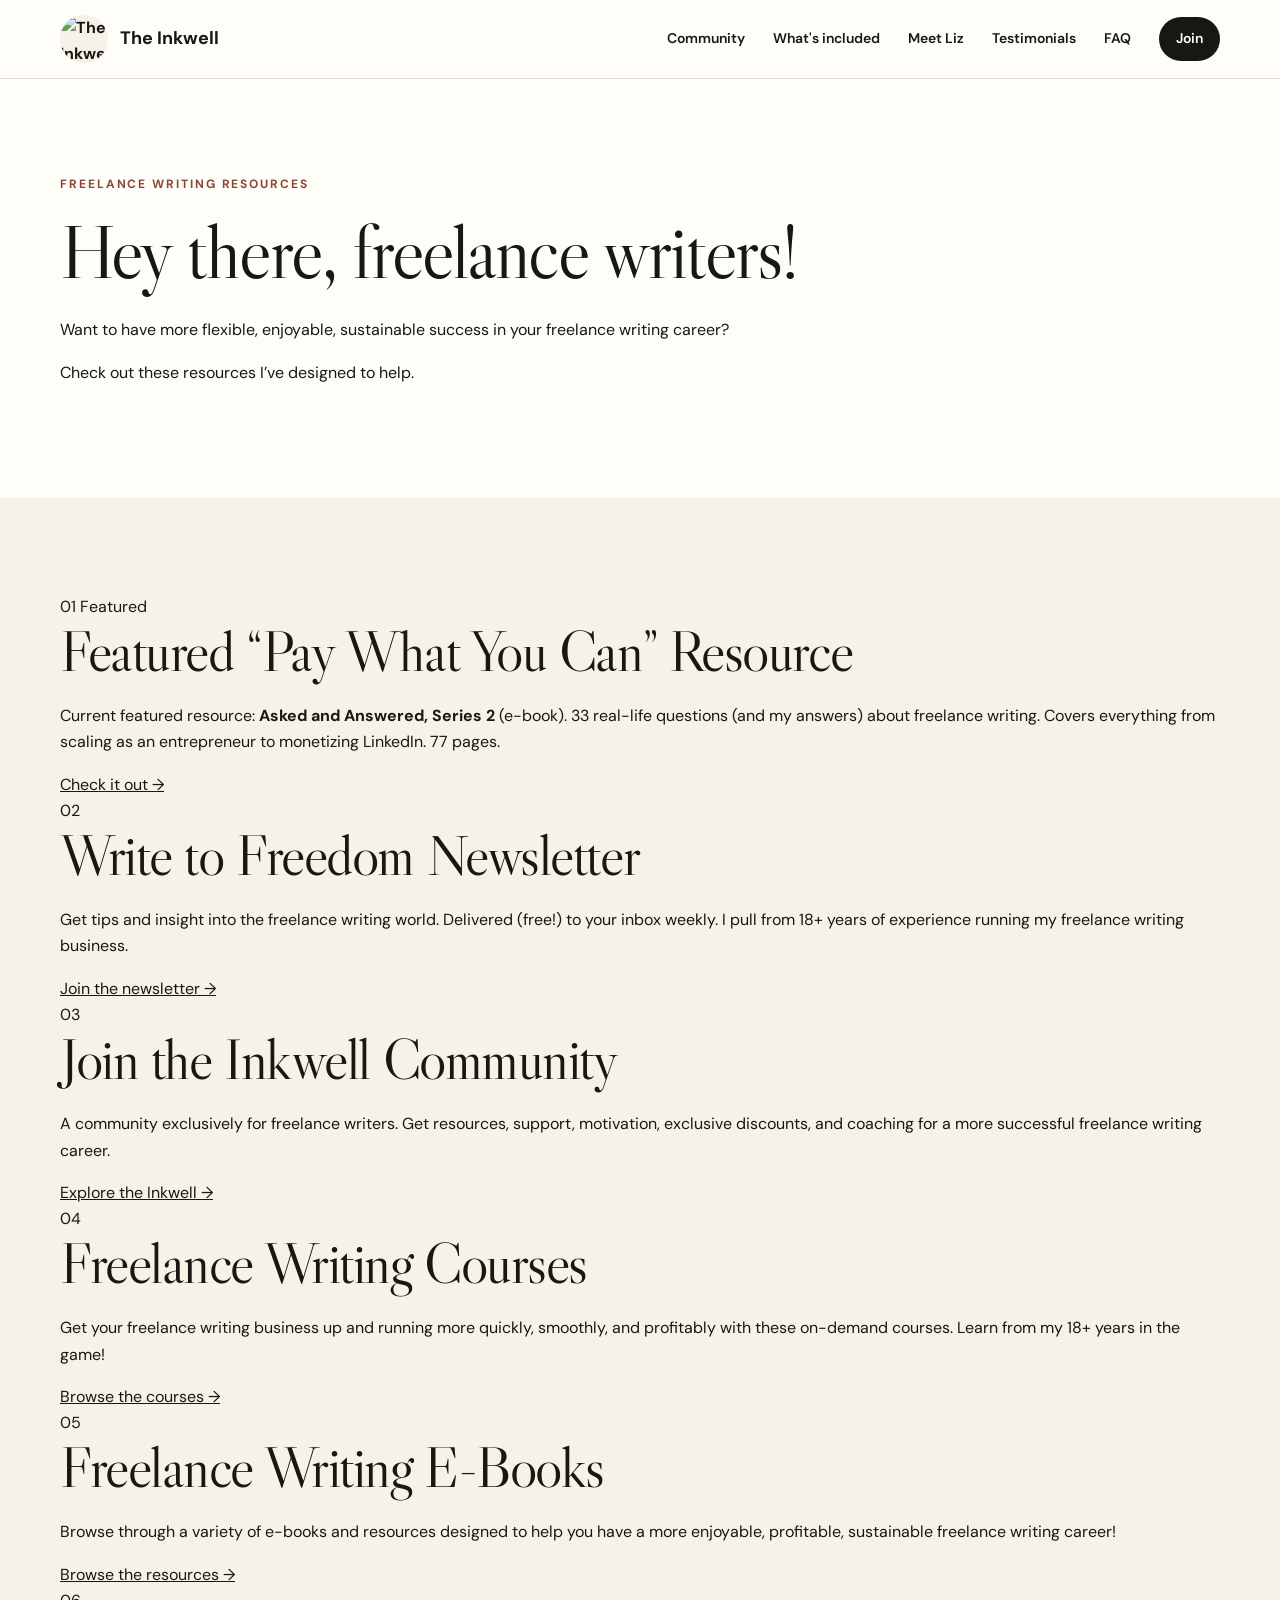
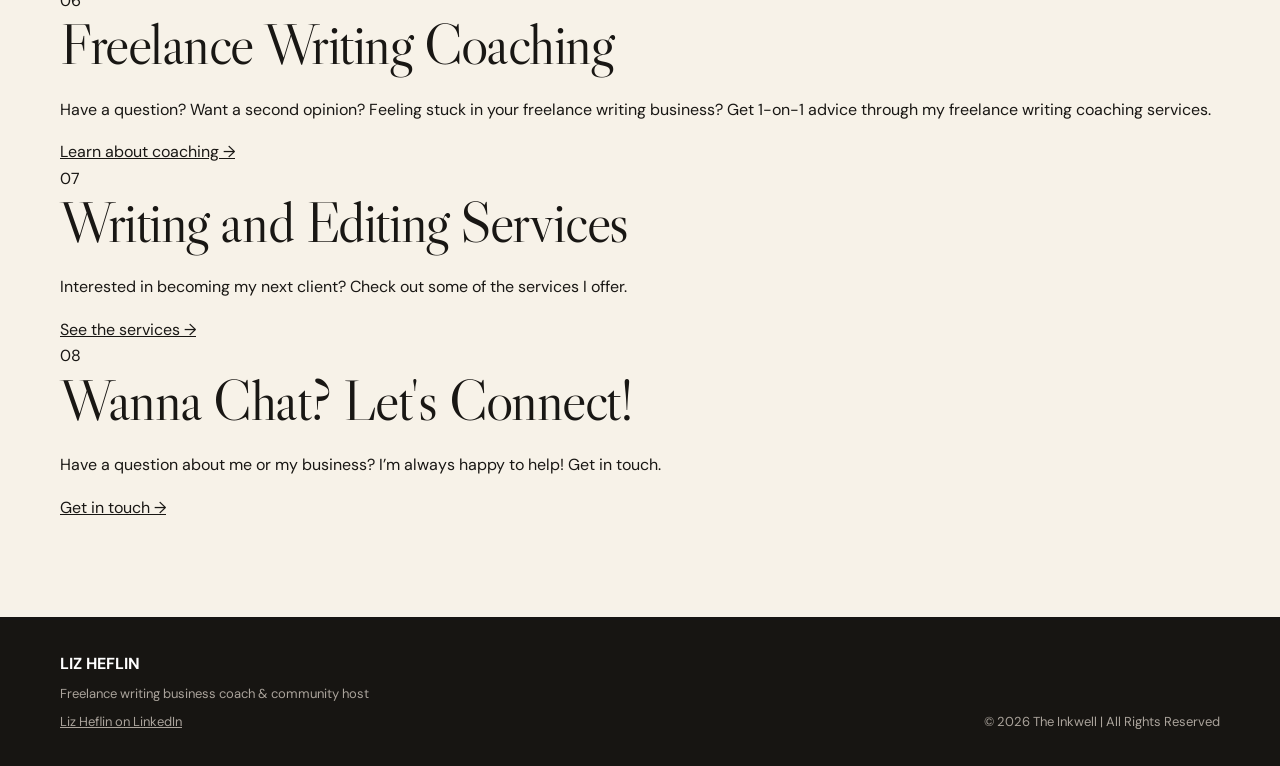
==== freelance-writing-resources/index.html @ beb611cb "Restore freelance writing resources page" ====
<!doctype html>
<html lang="en">
<head>
  <meta charset="utf-8" />
  <meta name="viewport" content="width=device-width, initial-scale=1" />
  <meta name="description" content="Freelance writing resources from Liz Heflin: community, newsletter, courses, e-books, coaching, and writing and editing services." />
  <title>Freelance Writing Resources | Liz Heflin</title>

  <link rel="canonical" href="https://lizheflin.com/freelance-writing-resources" />
  <meta property="og:type" content="website" />
  <meta property="og:url" content="https://lizheflin.com/freelance-writing-resources" />
  <meta property="og:title" content="Freelance Writing Resources | Liz Heflin" />
  <meta property="og:description" content="Want to have more flexible, enjoyable, sustainable success in your freelance writing career? Check out these resources Liz designed to help." />
  <meta property="og:image" content="https://images.squarespace-cdn.com/content/v1/659f942584904f557d445c50/a3060765-4c45-4f61-bc4f-a6a0dab03cdf/Inkwell%2BLogo.jpg" />
  <meta property="og:image:alt" content="The Inkwell logo" />
  <meta name="twitter:card" content="summary_large_image" />
  <meta name="twitter:title" content="Freelance Writing Resources | Liz Heflin" />
  <meta name="twitter:description" content="Want to have more flexible, enjoyable, sustainable success in your freelance writing career? Check out these resources Liz designed to help." />
  <meta name="twitter:image" content="https://images.squarespace-cdn.com/content/v1/659f942584904f557d445c50/a3060765-4c45-4f61-bc4f-a6a0dab03cdf/Inkwell%2BLogo.jpg" />

  <link rel="icon" type="image/jpeg" href="https://images.squarespace-cdn.com/content/v1/659f942584904f557d445c50/a3060765-4c45-4f61-bc4f-a6a0dab03cdf/Inkwell%2BLogo.jpg" />
  <link rel="apple-touch-icon" href="https://images.squarespace-cdn.com/content/v1/659f942584904f557d445c50/a3060765-4c45-4f61-bc4f-a6a0dab03cdf/Inkwell%2BLogo.jpg" />
  <link rel="preconnect" href="https://fonts.googleapis.com">
  <link rel="preconnect" href="https://fonts.gstatic.com" crossorigin>
  <link href="https://fonts.googleapis.com/css2?family=DM+Sans:wght@400;500;600;700&family=Libre+Caslon+Display&display=swap" rel="stylesheet">
  <link rel="stylesheet" href="/styles.css" />
</head>
<body>
  <header class="site-header">
    <div class="container nav-wrap">
      <a class="brand" href="/" aria-label="The Inkwell home">
        <img class="brand-logo" src="https://images.squarespace-cdn.com/content/v1/659f942584904f557d445c50/a3060765-4c45-4f61-bc4f-a6a0dab03cdf/Inkwell%2BLogo.jpg" alt="The Inkwell Community logo" width="48" height="48" />
        <span class="brand-text">The Inkwell</span>
      </a>
      <button class="menu-toggle" aria-label="Open navigation" aria-expanded="false">Menu</button>
      <nav class="nav-links" aria-label="Primary navigation">
        <a href="/#why">Community</a>
        <a href="/#inside">What's included</a>
        <a href="/#about">Meet Liz</a>
        <a href="/testimonials/">Testimonials</a>
        <a href="/#faq">FAQ</a>
        <a class="button button-small" href="/#join">Join</a>
      </nav>
    </div>
  </header>

  <main id="top">
    <section class="section resource-page-hero">
      <div class="container resource-hero-inner">
        <p class="eyebrow">Freelance Writing Resources</p>
        <h1>Hey there, freelance writers!</h1>
        <p class="resource-hero-question">Want to have more flexible, enjoyable, sustainable success in your freelance writing career?</p>
        <p class="resource-hero-answer">Check out these resources I’ve designed to help.</p>
      </div>
    </section>

    <section class="section section-soft resource-list-section">
      <div class="container">
        <div class="resource-grid">

          <article class="resource-card resource-card-featured">
            <div class="resource-card-topline">
              <span class="resource-number">01</span>
              <span class="resource-tag">Featured</span>
            </div>
            <h2>Featured “Pay What You Can” Resource</h2>
            <p>Current featured resource: <strong>Asked and Answered, Series 2</strong> (e-book). 33 real-life questions (and my answers) about freelance writing. Covers everything from scaling as an entrepreneur to monetizing LinkedIn. 77 pages.</p>
            <a class="resource-link" href="https://tiptopjar.com/lizheflin" target="_blank" rel="noopener">Check it out <span aria-hidden="true">→</span></a>
          </article>

          <article class="resource-card">
            <div class="resource-card-topline"><span class="resource-number">02</span></div>
            <h2>Write to Freedom Newsletter</h2>
            <p>Get tips and insight into the freelance writing world. Delivered (free!) to your inbox weekly. I pull from 18+ years of experience running my freelance writing business.</p>
            <a class="resource-link" href="https://app.gomodern.co/v2/preview/vAm9eaiuPdQBfAjfbwk6" target="_blank" rel="noopener">Join the newsletter <span aria-hidden="true">→</span></a>
          </article>

          <article class="resource-card">
            <div class="resource-card-topline"><span class="resource-number">03</span></div>
            <h2>Join the Inkwell Community</h2>
            <p>A community exclusively for freelance writers. Get resources, support, motivation, exclusive discounts, and coaching for a more successful freelance writing career.</p>
            <a class="resource-link" href="/#join">Explore the Inkwell <span aria-hidden="true">→</span></a>
          </article>

          <article class="resource-card">
            <div class="resource-card-topline"><span class="resource-number">04</span></div>
            <h2>Freelance Writing Courses</h2>
            <p>Get your freelance writing business up and running more quickly, smoothly, and profitably with these on-demand courses. Learn from my 18+ years in the game!</p>
            <a class="resource-link" href="https://www.macewriting.com/freelance-writing-courses" target="_blank" rel="noopener">Browse the courses <span aria-hidden="true">→</span></a>
          </article>

          <article class="resource-card">
            <div class="resource-card-topline"><span class="resource-number">05</span></div>
            <h2>Freelance Writing E-Books</h2>
            <p>Browse through a variety of e-books and resources designed to help you have a more enjoyable, profitable, sustainable freelance writing career!</p>
            <a class="resource-link" href="https://www.macewriting.com/freelance-writing-resources" target="_blank" rel="noopener">Browse the resources <span aria-hidden="true">→</span></a>
          </article>

          <article class="resource-card">
            <div class="resource-card-topline"><span class="resource-number">06</span></div>
            <h2>Freelance Writing Coaching</h2>
            <p>Have a question? Want a second opinion? Feeling stuck in your freelance writing business? Get 1-on-1 advice through my freelance writing coaching services.</p>
            <a class="resource-link" href="https://www.macewriting.com/freelance-writing-coach" target="_blank" rel="noopener">Learn about coaching <span aria-hidden="true">→</span></a>
          </article>

          <article class="resource-card">
            <div class="resource-card-topline"><span class="resource-number">07</span></div>
            <h2>Writing and Editing Services</h2>
            <p>Interested in becoming my next client? Check out some of the services I offer.</p>
            <a class="resource-link" href="https://www.macewriting.com/services" target="_blank" rel="noopener">See the services <span aria-hidden="true">→</span></a>
          </article>

          <article class="resource-card">
            <div class="resource-card-topline"><span class="resource-number">08</span></div>
            <h2>Wanna Chat? Let's Connect!</h2>
            <p>Have a question about me or my business? I’m always happy to help! Get in touch.</p>
            <a class="resource-link" href="https://www.macewriting.com/contact" target="_blank" rel="noopener">Get in touch <span aria-hidden="true">→</span></a>
          </article>

        </div>
      </div>
    </section>
  </main>

  <footer class="site-footer">
    <div class="container footer-wrap">
      <div>
        <strong>LIZ HEFLIN</strong>
        <p>Freelance writing business coach &amp; community host</p>
        <p><a href="https://www.linkedin.com/in/liz-heflin/" target="_blank" rel="noopener">Liz Heflin on LinkedIn</a></p>
      </div>
      <p>© <span id="year"></span> The Inkwell | All Rights Reserved</p>
    </div>
  </footer>

  <script src="/script.js"></script>
</body>
</html>
---- styles.css ----
:root{
  --ink:#191714; --paper:#f7f2e8; --paper-deep:#eee5d5; --white:#fffdf8;
  --accent:#8b4638; --muted:#6d675f; --line:#d9cfbf; --dark:#23201c;
  --shadow:0 18px 60px rgba(43,33,25,.10); --radius:22px; --sans:"DM Sans",sans-serif;
  --serif:"Libre Caslon Display",Georgia,serif;
}
*{box-sizing:border-box}html{scroll-behavior:smooth}body{margin:0;font-family:var(--sans);color:var(--ink);background:var(--white);line-height:1.65}
a{color:inherit}.container{width:min(1160px,calc(100% - 40px));margin:0 auto}.section{padding:96px 0}.section-soft{background:var(--paper)}
.site-header{position:sticky;top:0;z-index:20;background:rgba(255,253,248,.93);backdrop-filter:blur(14px);border-bottom:1px solid rgba(217,207,191,.7)}
.nav-wrap{min-height:78px;display:flex;align-items:center;justify-content:space-between}.brand{display:flex;align-items:center;gap:12px;text-decoration:none;font-weight:700}
.brand-mark{width:34px;height:34px;border:1px solid var(--ink);display:grid;place-items:center;border-radius:50%;font-family:var(--serif);font-size:20px}.brand-text{font-size:18px}
.nav-links{display:flex;align-items:center;gap:28px}.nav-links a{text-decoration:none;font-size:14px;font-weight:600}.menu-toggle{display:none;background:none;border:0;font:inherit;font-weight:700}
.button{display:inline-flex;align-items:center;justify-content:center;background:var(--ink);color:white;text-decoration:none;border-radius:999px;padding:15px 24px;font-weight:700;transition:.2s ease}
.button:hover{transform:translateY(-1px);opacity:.9}.button-small{padding:10px 17px}.button-full{width:100%}
.hero{padding-top:80px;overflow:hidden}.hero-grid{display:grid;grid-template-columns:1.05fr .95fr;gap:72px;align-items:center}
.eyebrow{text-transform:uppercase;letter-spacing:.16em;font-size:12px;font-weight:700;color:var(--accent);margin:0 0 16px}
h1,h2,h3{margin-top:0}h1,h2{font-family:var(--serif);font-weight:400;line-height:1.05;letter-spacing:-.025em}h1{font-size:clamp(52px,6vw,86px);margin-bottom:26px}h2{font-size:clamp(40px,4.5vw,62px);margin-bottom:22px}h3{font-size:22px}
.hero-lede{font-size:20px;color:var(--muted);max-width:690px}.hero-actions{display:flex;align-items:center;gap:24px;margin-top:30px}.text-link{font-weight:700;text-decoration:none}.microcopy{font-size:13px;color:var(--muted);margin-top:18px}
.hero-panel{position:relative;min-height:520px;background:var(--paper);border-radius:42px;padding:42px}.paper-card{background:white;border:1px solid var(--line);box-shadow:var(--shadow)}
.paper-card-main{padding:36px;max-width:390px;transform:rotate(-2deg)}.paper-kicker{font-size:12px;text-transform:uppercase;letter-spacing:.14em;color:var(--accent);font-weight:700}
.paper-card blockquote{font-family:var(--serif);font-size:38px;line-height:1.1;margin:28px 0}.paper-note{color:var(--muted)}
.paper-card-small{position:absolute;padding:19px 22px;border-radius:14px}.paper-card-small span{display:block;font-size:11px;text-transform:uppercase;letter-spacing:.13em;color:var(--muted)}.paper-card-small strong{font-size:15px}.card-a{right:28px;top:70px;transform:rotate(5deg)}.card-b{left:50px;bottom:48px;transform:rotate(3deg)}
.hero-seal{position:absolute;right:45px;bottom:70px;width:95px;height:95px;border:1px solid var(--accent);border-radius:50%;display:grid;place-items:center;text-align:center;color:var(--accent);font-size:12px;line-height:1.1;transform:rotate(-8deg)}.hero-seal strong{font-family:var(--serif);font-size:23px}
.section-heading{margin-bottom:44px}.section-heading.narrow{max-width:760px}.section-heading.center{text-align:center;margin-left:auto;margin-right:auto}.section-heading>p{color:var(--muted);font-size:18px}
.three-up{display:grid;grid-template-columns:repeat(3,1fr);gap:22px}.feature-card{background:var(--white);padding:32px;border:1px solid var(--line);border-radius:var(--radius)}
.feature-number{display:block;color:var(--accent);font-size:12px;letter-spacing:.13em;margin-bottom:32px}.feature-card p,.inside-card li,.platform-note p,.quote-card span,.about-copy p{color:var(--muted)}
.split-heading{display:grid;grid-template-columns:1.1fr .9fr;gap:80px;align-items:end}.inside-grid{display:grid;grid-template-columns:repeat(2,1fr);gap:20px}
.inside-card{padding:32px;border:1px solid var(--line);border-radius:var(--radius);background:var(--white)}.inside-card ul,.price-card ul{padding-left:20px;margin-bottom:0}
.platform-note{margin-top:24px;background:var(--paper);border-radius:var(--radius);padding:34px;display:grid;grid-template-columns:1fr 1fr;gap:50px}.platform-note h3{font-family:var(--serif);font-size:31px;font-weight:400;margin-bottom:0}
.section-dark,.closing-cta{background:var(--dark);color:white}.eyebrow.light{color:#d7ae9f}.testimonial-feature{max-width:900px}.testimonial-feature blockquote{font-family:var(--serif);font-size:clamp(37px,5vw,64px);line-height:1.1;margin:20px 0 30px}.quote-attribution{color:#c9c2b9}
.testimonial-grid{display:grid;grid-template-columns:repeat(3,1fr);gap:20px}.quote-card{padding:30px;border:1px solid var(--line);border-radius:var(--radius)}.quote-card p{font-family:var(--serif);font-size:27px;line-height:1.25;margin-top:0}.quote-card.emphasized{background:var(--paper)}
.about-grid{display:grid;grid-template-columns:.8fr 1.2fr;gap:75px;align-items:center}.portrait-placeholder{aspect-ratio:4/5;background:var(--paper-deep);display:flex;flex-direction:column;align-items:center;justify-content:center;border-radius:30px;border:1px solid var(--line)}
.portrait-placeholder span{font-family:var(--serif);font-size:88px}.portrait-placeholder small{text-transform:uppercase;letter-spacing:.13em;color:var(--muted)}.about-lede{font-size:22px!important;color:var(--ink)!important}
.pricing-section{background:#fbf8f1}.pricing-wrap{max-width:900px}.pricing-grid{display:grid;grid-template-columns:1fr 1fr;gap:24px}.price-card{position:relative;background:white;border:1px solid var(--line);border-radius:var(--radius);padding:34px}
.featured-price{border-color:var(--accent)}.price-badge{position:absolute;right:24px;top:24px;background:var(--accent);color:#fff;padding:6px 10px;border-radius:999px;font-size:11px;font-weight:700;text-transform:uppercase;letter-spacing:.08em}
.price-label{text-transform:uppercase;letter-spacing:.12em;font-size:12px;font-weight:700;color:var(--muted)}.price{font-family:var(--serif);font-size:68px;line-height:1;margin:20px 0}.price span{font-size:28px;vertical-align:top}.price small{font-family:var(--sans);font-size:14px;color:var(--muted)}
.price-card ul{min-height:120px}.price-card .button{margin-top:25px}.guarantee{text-align:center;color:var(--muted);margin-top:24px}
.faq-wrap{max-width:900px}.faq-list details{border-top:1px solid var(--line);padding:22px 0}.faq-list details:last-child{border-bottom:1px solid var(--line)}.faq-list summary{cursor:pointer;font-weight:700;font-size:18px}.faq-list p{color:var(--muted);max-width:760px}
.closing-inner{text-align:center;max-width:900px}.closing-inner h2{margin-bottom:30px}.button-light{background:white;color:var(--ink)}
.site-footer{padding:34px 0;background:#171512;color:white}.footer-wrap{display:flex;align-items:flex-end;justify-content:space-between;gap:20px}.footer-wrap p{color:#aaa39b;margin:6px 0 0;font-size:13px}
@media(max-width:900px){
  .hero-grid,.split-heading,.about-grid,.platform-note{grid-template-columns:1fr}.hero-grid{gap:45px}.hero-panel{min-height:470px}.three-up,.testimonial-grid{grid-template-columns:1fr}.inside-grid,.pricing-grid{grid-template-columns:1fr}.split-heading{gap:10px}
  .nav-links{position:absolute;top:78px;left:0;right:0;background:var(--white);padding:24px 20px 30px;display:none;flex-direction:column;align-items:flex-start;border-bottom:1px solid var(--line)}.nav-links.open{display:flex}.menu-toggle{display:block}.nav-links .button{width:100%}
}
@media(max-width:600px){
  .section{padding:70px 0}.container{width:min(100% - 28px,1160px)}h1{font-size:48px}.hero{padding-top:50px}.hero-actions{align-items:flex-start;flex-direction:column}
  .hero-panel{min-height:420px;padding:24px}.paper-card-main{padding:26px}.paper-card blockquote{font-size:30px}.card-a{right:12px;top:44px}.card-b{left:22px;bottom:28px}.hero-seal{right:24px;bottom:108px;width:75px;height:75px}
  .inside-card,.feature-card,.price-card{padding:25px}.platform-note{padding:25px}.testimonial-feature blockquote{font-size:40px}.footer-wrap{align-items:flex-start;flex-direction:column}
}
/* Member testimonials beside the signup decision */
.member-voices{max-width:780px;margin:54px auto 0;padding:34px 40px 28px;border:1px solid var(--line);border-radius:var(--radius);background:var(--white);text-align:center}
.member-voices h3{font-family:var(--serif);font-size:clamp(28px,3vw,38px);font-weight:400;margin-bottom:15px}
.member-carousel{display:grid;align-items:center;min-height:220px}
.member-slide{grid-area:1/1;opacity:0;visibility:hidden;transition:opacity .4s ease}
.member-slide.is-current{opacity:1;visibility:visible}
.member-slide blockquote{margin:0 auto 14px;max-width:650px;font-family:var(--serif);font-size:clamp(23px,2.8vw,33px);line-height:1.3}
.member-author{margin:0;font-size:14px;color:var(--muted);font-weight:600}
.member-controls{display:flex;gap:14px;align-items:center;justify-content:center}
.carousel-arrow{width:40px;height:40px;border:1px solid var(--line);border-radius:50%;background:var(--paper);color:var(--ink);cursor:pointer;font-size:18px}
.carousel-pause{background:none;border:0;text-decoration:underline;text-underline-offset:4px;color:var(--muted);cursor:pointer;font:inherit;font-size:13px}
.carousel-status{font-size:13px;color:var(--muted);min-width:46px}
.carousel-arrow:focus-visible,.carousel-pause:focus-visible{outline:3px solid var(--accent);outline-offset:3px}
@media(max-width:600px){.member-voices{padding:26px 18px;margin-top:40px}.member-carousel{min-height:270px}.member-controls{gap:10px}}
@media(prefers-reduced-motion:reduce){.member-slide{transition:none}}

/* Original Inkwell branding and Liz Heflin portrait */
.brand-logo{width:48px;height:48px;object-fit:contain;border-radius:50%;display:block;background:#f7f2e8}
.founder-photo{width:100%;aspect-ratio:4/5;display:block;object-fit:cover;object-position:center 28%;border-radius:30px;border:1px solid var(--line);background:var(--paper-deep)}
@media(max-width:600px){.brand-logo{width:42px;height:42px}}

/* Original testimonial images gallery */
.reviews-gallery{columns:3 280px;column-gap:20px}
.review-image{margin:0 0 20px;break-inside:avoid;border:1px solid var(--line);border-radius:16px;overflow:hidden;background:var(--white)}
.review-image img{width:100%;height:auto;display:block}
.review-image a:focus-visible{outline:3px solid var(--accent);outline-offset:-3px;display:block}
.review-nav{display:flex;align-items:center;gap:24px}
.more-reviews-link{text-align:center;margin:30px 0 0}
@media(max-width:600px){.reviews-gallery{columns:1}.review-nav{gap:10px}.review-nav .text-link{font-size:13px}}


/* Liz voice refresh */
.hero-support{font-size:17px;color:var(--muted);max-width:680px;margin-top:18px}
.voice-section{align-items:start}
.voice-copy{font-size:17px;color:var(--muted)}
.voice-copy .lead-line{font-family:var(--serif);font-size:30px;line-height:1.2;color:var(--ink);margin-top:0}
.community-benefits{margin-top:46px;padding:34px;border:1px solid var(--line);border-radius:var(--radius);background:var(--white)}
.benefits-intro{margin-top:0;font-weight:700}
.check-list{list-style:none;padding:0;margin:22px 0 0;display:grid;gap:13px}
.check-list li{position:relative;padding-left:31px;color:var(--ink)}
.check-list li::before{content:"✓";position:absolute;left:0;top:0;color:var(--accent);font-weight:700}
.check-list li span{color:var(--muted)}
.check-list-grid{grid-template-columns:repeat(2,minmax(0,1fr));column-gap:42px}
.inline-testimonial{max-width:850px;margin:48px auto 0;padding:30px 34px;border-left:3px solid var(--accent);background:rgba(255,253,248,.72)}
.inline-testimonial blockquote{font-family:var(--serif);font-size:30px;line-height:1.25;margin:0 0 14px}
.inline-testimonial p{margin:0;color:var(--muted);font-weight:600}
.compact-list{margin:10px 0 24px}
.about-question{font-size:20px;color:var(--ink)!important}
.unlock-box,.guarantee-box{margin:34px auto 0;padding:32px 36px;border:1px solid var(--line);border-radius:var(--radius);background:var(--white)}
.guarantee-box{background:var(--paper)}
.guarantee-box h3{font-family:var(--serif);font-size:34px;font-weight:400;margin-bottom:12px}
.guarantee-box p{color:var(--muted)}
.carousel-intro{margin:-4px auto 18px;max-width:580px;color:var(--muted)}
@media(max-width:700px){
  .check-list-grid{grid-template-columns:1fr}
  .community-benefits,.unlock-box,.guarantee-box{padding:25px}
  .inline-testimonial{padding:26px 24px}
  .voice-copy .lead-line{font-size:26px}
}


/* Liz intro video */
.liz-video-block{
  width:min(960px,calc(100% - 40px));
  margin:72px auto 0;
  padding-top:54px;
  border-top:1px solid var(--line);
  display:grid;
  grid-template-columns:.72fr 1.28fr;
  gap:42px;
  align-items:center;
}
.liz-video-copy h3{
  font-family:var(--serif);
  font-size:clamp(30px,3.2vw,44px);
  font-weight:400;
  line-height:1.08;
  margin-bottom:14px;
}
.liz-video-copy p:last-child{
  color:var(--muted);
  margin-bottom:0;
}
.liz-video-frame{
  position:relative;
  width:100%;
  aspect-ratio:16/9;
  overflow:hidden;
  border-radius:var(--radius);
  background:var(--dark);
  box-shadow:var(--shadow);
  border:1px solid var(--line);
}
.liz-video-frame iframe{
  position:absolute;
  inset:0;
  width:100%;
  height:100%;
  border:0;
}
@media(max-width:900px){
  .liz-video-block{
    width:min(760px,calc(100% - 40px));
    grid-template-columns:1fr;
    gap:28px;
    margin:56px auto 0;
    padding-top:42px;
  }
}

@media(max-width:600px){.liz-video-block{width:calc(100% - 28px);}}


/* Tight video placement + testimonial portraits */
.hero{padding-bottom:28px}
.video-intro-section{padding:0 0 34px}
.video-intro-section .liz-video-block{
  margin:0 auto;
  padding-top:0;
  border-top:0;
}
.quote-person{display:flex;align-items:center;gap:12px}
.quote-person img{
  width:52px;height:52px;flex:0 0 52px;object-fit:cover;border-radius:50%;
  border:2px solid rgba(139,70,56,.18);
}
.quote-person p{margin:0}
.compact-person{margin-top:12px}
.compact-person img{width:42px;height:42px;flex-basis:42px}
.quote-person-dark img{border-color:rgba(255,255,255,.35)}
.quote-person-center{justify-content:center;margin-top:18px}
.review-image-with-person{padding-top:0}
.review-person{
  display:flex;align-items:center;gap:10px;padding:13px 14px;
  border-bottom:1px solid var(--line);font-size:13px;font-weight:700;
}
.review-person img{
  width:42px!important;height:42px!important;object-fit:cover;border-radius:50%;
  flex:0 0 42px;
}
@media(max-width:900px){
  .hero{padding-bottom:20px}
  .video-intro-section{padding-bottom:28px}
  .video-intro-section .liz-video-block{margin:0 auto;padding-top:0}
}
@media(max-width:600px){
  .hero{padding-bottom:16px}
  .video-intro-section{padding-bottom:24px}
}
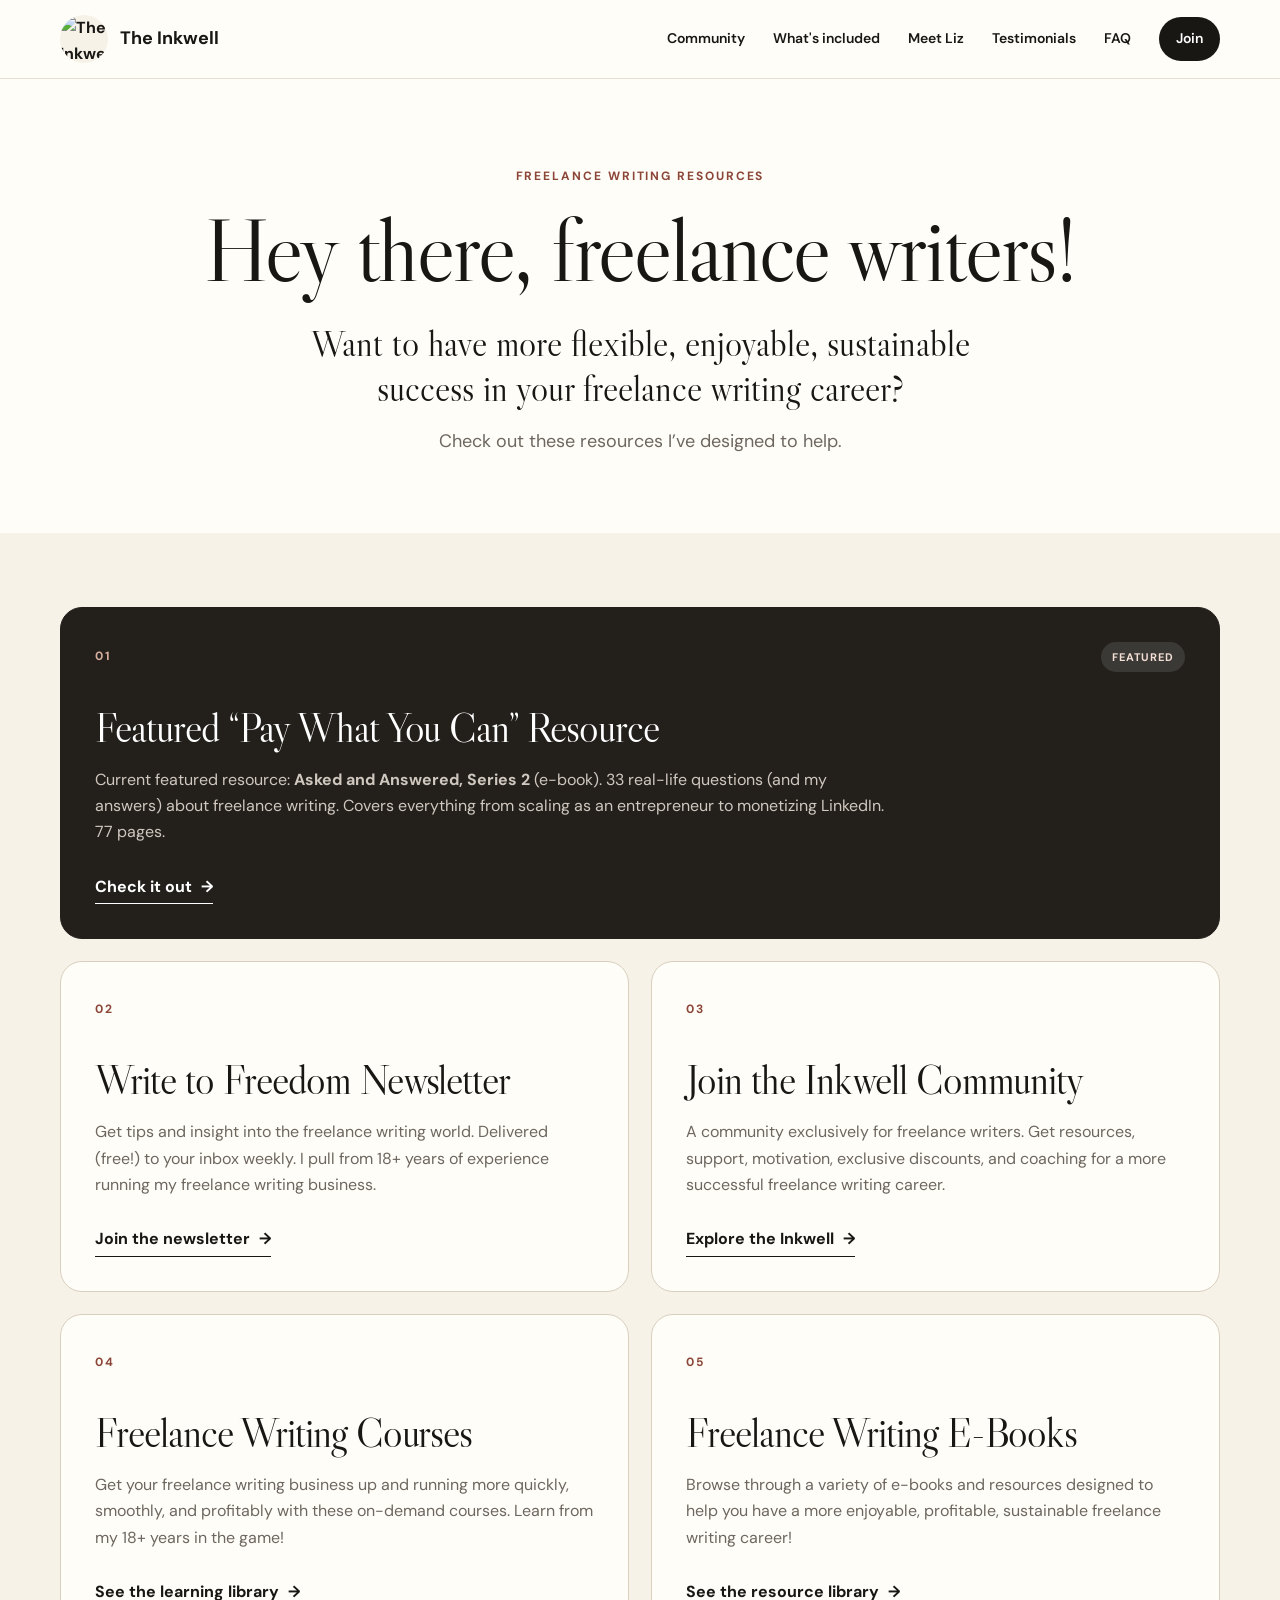
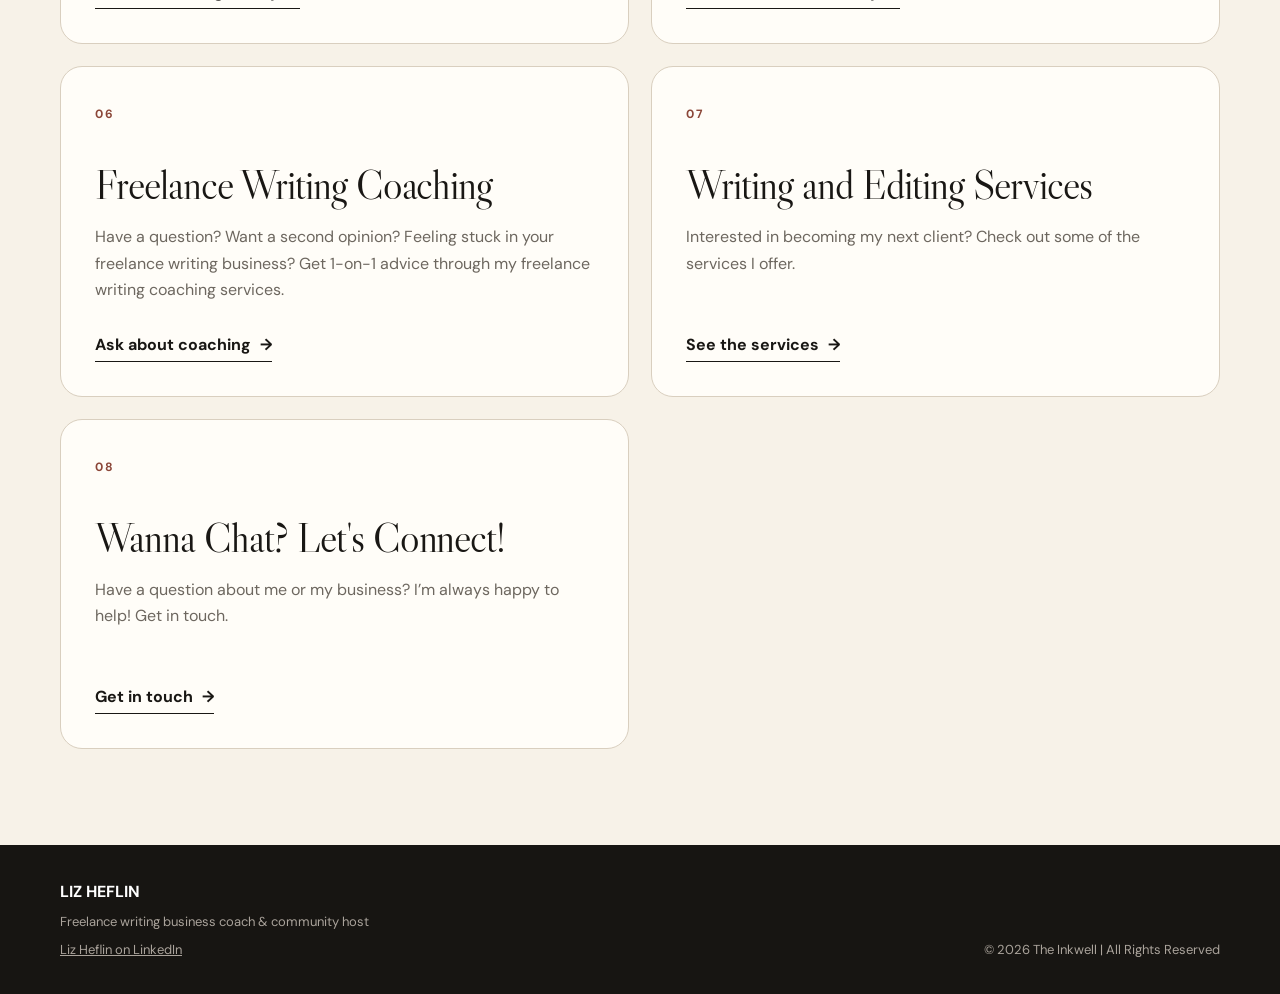
==== commit 36a3ca2c: "Replace outdated Mace Writing resource links" ====
--- a/freelance-writing-resources/index.html
+++ b/freelance-writing-resources/index.html
@@ -86,35 +86,35 @@
             <div class="resource-card-topline"><span class="resource-number">04</span></div>
             <h2>Freelance Writing Courses</h2>
             <p>Get your freelance writing business up and running more quickly, smoothly, and profitably with these on-demand courses. Learn from my 18+ years in the game!</p>
-            <a class="resource-link" href="https://www.macewriting.com/freelance-writing-courses" target="_blank" rel="noopener">Browse the courses <span aria-hidden="true">→</span></a>
+            <a class="resource-link" href="/#inside">See the learning library <span aria-hidden="true">→</span></a>
           </article>
 
           <article class="resource-card">
             <div class="resource-card-topline"><span class="resource-number">05</span></div>
             <h2>Freelance Writing E-Books</h2>
             <p>Browse through a variety of e-books and resources designed to help you have a more enjoyable, profitable, sustainable freelance writing career!</p>
-            <a class="resource-link" href="https://www.macewriting.com/freelance-writing-resources" target="_blank" rel="noopener">Browse the resources <span aria-hidden="true">→</span></a>
+            <a class="resource-link" href="/#inside">See the resource library <span aria-hidden="true">→</span></a>
           </article>
 
           <article class="resource-card">
             <div class="resource-card-topline"><span class="resource-number">06</span></div>
             <h2>Freelance Writing Coaching</h2>
             <p>Have a question? Want a second opinion? Feeling stuck in your freelance writing business? Get 1-on-1 advice through my freelance writing coaching services.</p>
-            <a class="resource-link" href="https://www.macewriting.com/freelance-writing-coach" target="_blank" rel="noopener">Learn about coaching <span aria-hidden="true">→</span></a>
+            <a class="resource-link" href="mailto:inkwell@lizheflin.com?subject=Freelance%20Writing%20Coaching">Ask about coaching <span aria-hidden="true">→</span></a>
           </article>
 
           <article class="resource-card">
             <div class="resource-card-topline"><span class="resource-number">07</span></div>
             <h2>Writing and Editing Services</h2>
             <p>Interested in becoming my next client? Check out some of the services I offer.</p>
-            <a class="resource-link" href="https://www.macewriting.com/services" target="_blank" rel="noopener">See the services <span aria-hidden="true">→</span></a>
+            <a class="resource-link" href="https://heflinmedia.com/" target="_blank" rel="noopener">See the services <span aria-hidden="true">→</span></a>
           </article>
 
           <article class="resource-card">
             <div class="resource-card-topline"><span class="resource-number">08</span></div>
             <h2>Wanna Chat? Let's Connect!</h2>
             <p>Have a question about me or my business? I’m always happy to help! Get in touch.</p>
-            <a class="resource-link" href="https://www.macewriting.com/contact" target="_blank" rel="noopener">Get in touch <span aria-hidden="true">→</span></a>
+            <a class="resource-link" href="mailto:liz@lizheflin.com">Get in touch <span aria-hidden="true">→</span></a>
           </article>
 
         </div>
--- a/styles.css
+++ b/styles.css
@@ -196,3 +196,116 @@
   .hero{padding-bottom:16px}
   .video-intro-section{padding-bottom:24px}
 }
+
+
+/* Freelance writing resources page */
+.resource-page-hero{
+  padding:88px 0 76px;
+  background:var(--white);
+}
+.resource-hero-inner{
+  max-width:900px;
+  text-align:center;
+}
+.resource-page-hero h1{
+  font-size:clamp(54px,7vw,92px);
+  margin-bottom:24px;
+}
+.resource-hero-question{
+  max-width:760px;
+  margin:0 auto;
+  font-family:var(--serif);
+  font-size:clamp(25px,3vw,36px);
+  line-height:1.25;
+}
+.resource-hero-answer{
+  margin:16px auto 0;
+  color:var(--muted);
+  font-size:18px;
+}
+.resource-list-section{padding-top:74px}
+.resource-grid{
+  display:grid;
+  grid-template-columns:repeat(2,minmax(0,1fr));
+  gap:22px;
+}
+.resource-card{
+  min-height:330px;
+  padding:34px;
+  border:1px solid var(--line);
+  border-radius:var(--radius);
+  background:var(--white);
+  display:flex;
+  flex-direction:column;
+}
+.resource-card-featured{
+  grid-column:1 / -1;
+  min-height:0;
+  background:var(--dark);
+  color:white;
+  border-color:var(--dark);
+}
+.resource-card-topline{
+  min-height:28px;
+  margin-bottom:34px;
+  display:flex;
+  align-items:center;
+  justify-content:space-between;
+  gap:16px;
+}
+.resource-number{
+  font-size:12px;
+  letter-spacing:.14em;
+  color:var(--accent);
+  font-weight:700;
+}
+.resource-card-featured .resource-number{color:#d7ae9f}
+.resource-tag{
+  padding:6px 11px;
+  border-radius:999px;
+  background:rgba(255,255,255,.11);
+  color:#f3dfd6;
+  font-size:11px;
+  font-weight:700;
+  letter-spacing:.08em;
+  text-transform:uppercase;
+}
+.resource-card h2{
+  font-size:clamp(31px,3.2vw,44px);
+  margin-bottom:18px;
+}
+.resource-card p{
+  margin:0 0 28px;
+  color:var(--muted);
+  font-size:16px;
+}
+.resource-card-featured p{color:#d0c8bf;max-width:800px}
+.resource-link{
+  margin-top:auto;
+  width:max-content;
+  max-width:100%;
+  color:var(--ink);
+  text-decoration:none;
+  font-weight:700;
+  border-bottom:1px solid currentColor;
+  padding-bottom:3px;
+}
+.resource-card-featured .resource-link{color:white}
+.resource-link span{
+  display:inline-block;
+  margin-left:5px;
+  transition:transform .2s ease;
+}
+.resource-link:hover span{transform:translateX(4px)}
+@media(max-width:800px){
+  .resource-page-hero{padding:70px 0 58px}
+  .resource-grid{grid-template-columns:1fr}
+  .resource-card-featured{grid-column:auto}
+}
+@media(max-width:600px){
+  .resource-page-hero{padding:54px 0 48px}
+  .resource-page-hero h1{font-size:49px}
+  .resource-card{min-height:0;padding:26px}
+  .resource-card-topline{margin-bottom:24px}
+  .resource-list-section{padding-top:52px}
+}
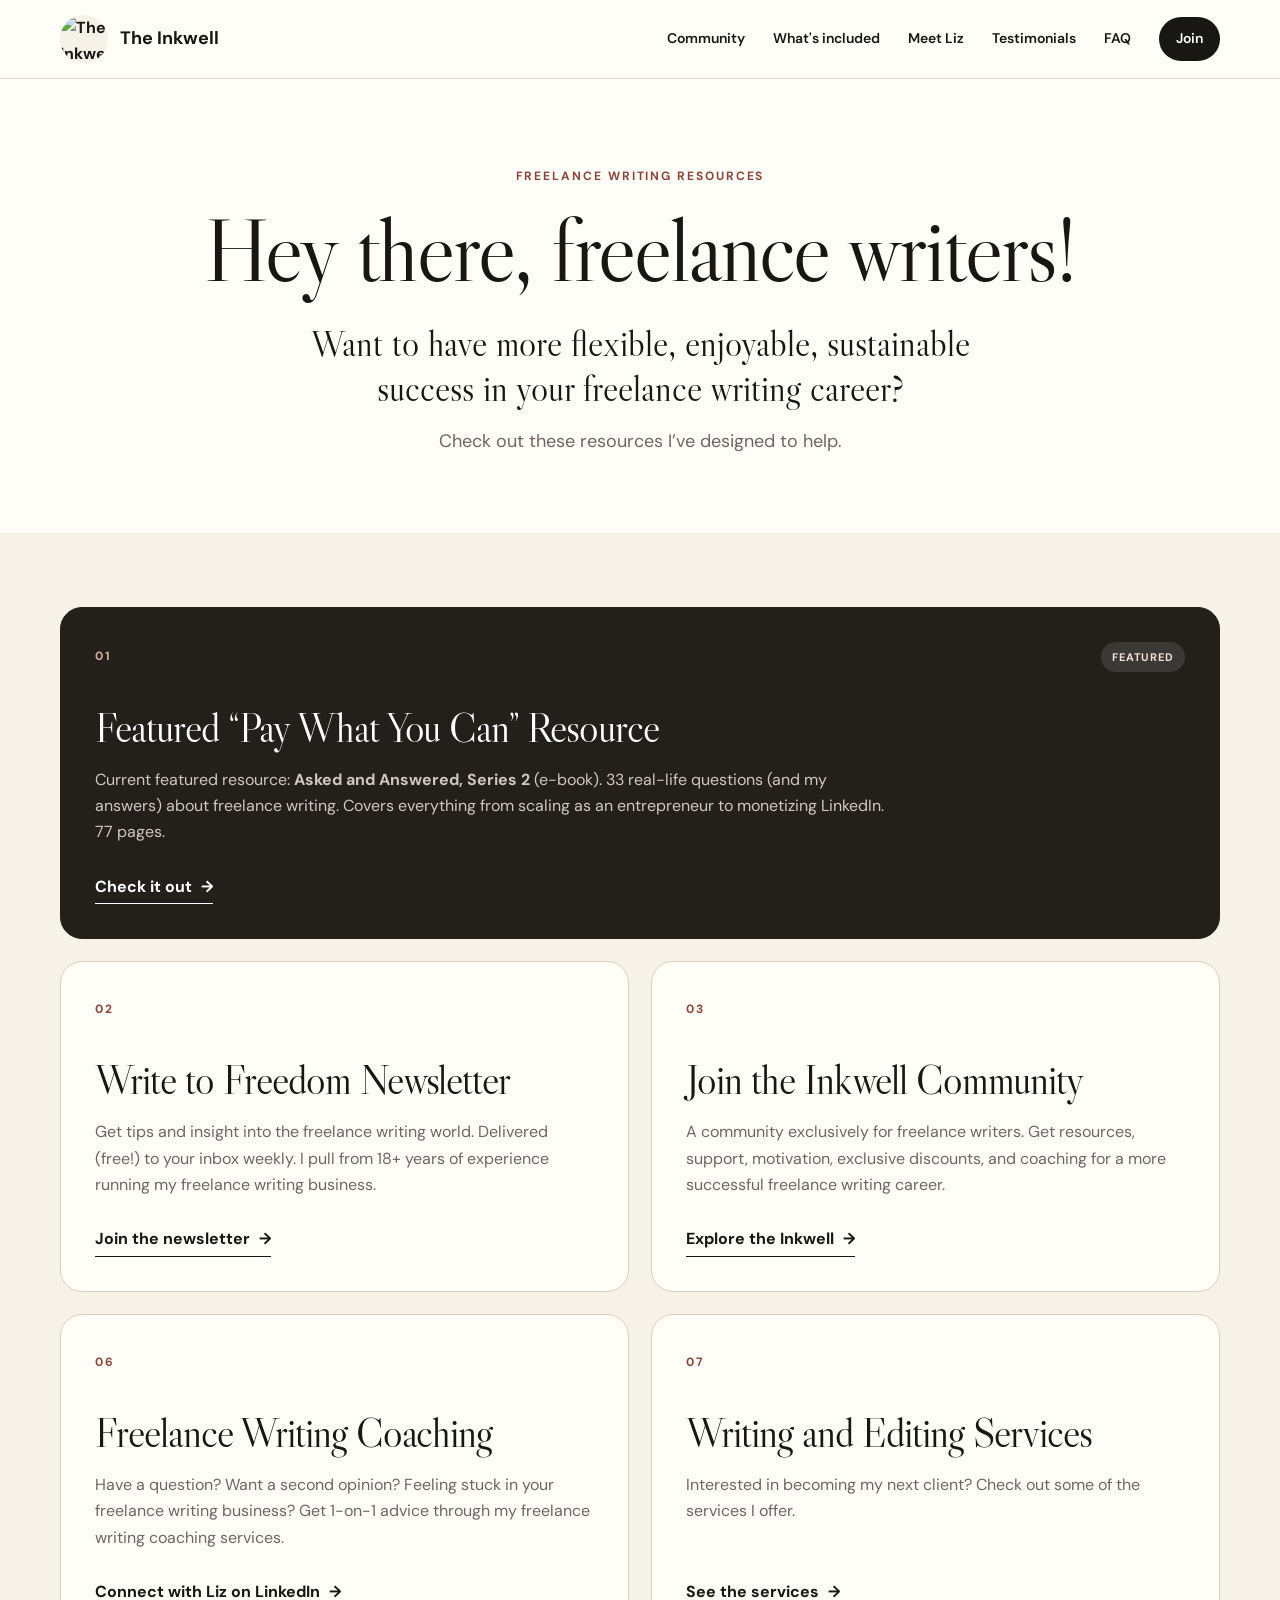
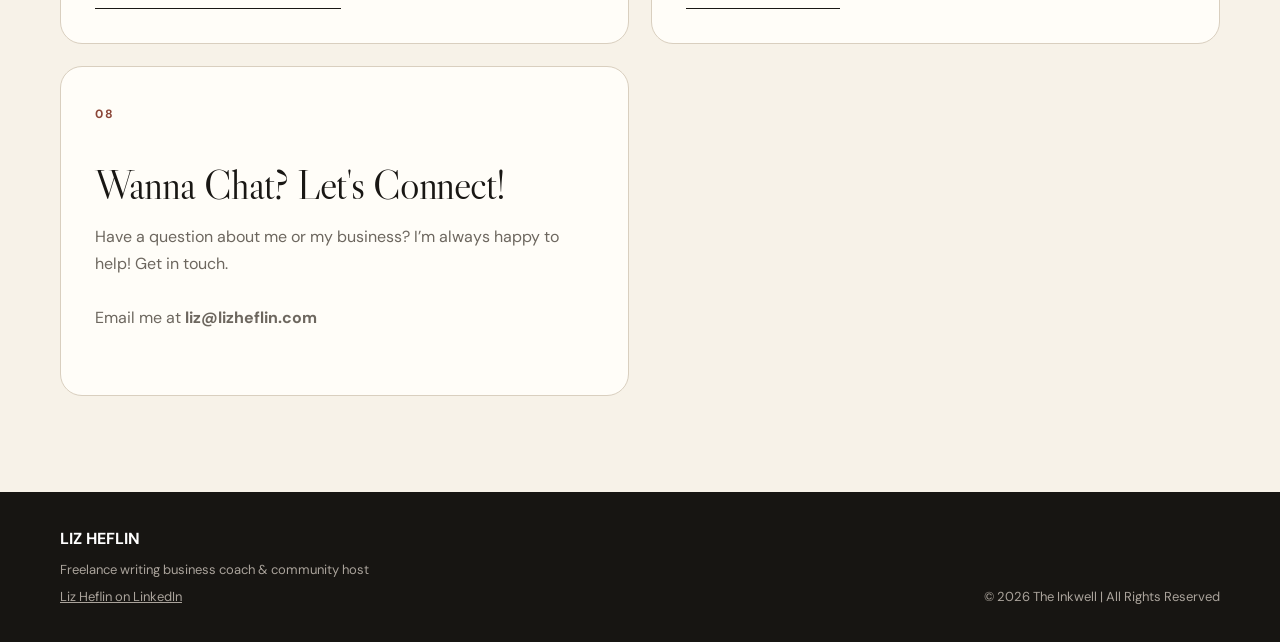
==== commit 18a5818c: "Simplify freelance writing resources links" ====
--- a/freelance-writing-resources/index.html
+++ b/freelance-writing-resources/index.html
@@ -83,24 +83,10 @@
           </article>
 
           <article class="resource-card">
-            <div class="resource-card-topline"><span class="resource-number">04</span></div>
-            <h2>Freelance Writing Courses</h2>
-            <p>Get your freelance writing business up and running more quickly, smoothly, and profitably with these on-demand courses. Learn from my 18+ years in the game!</p>
-            <a class="resource-link" href="/#inside">See the learning library <span aria-hidden="true">→</span></a>
-          </article>
-
-          <article class="resource-card">
-            <div class="resource-card-topline"><span class="resource-number">05</span></div>
-            <h2>Freelance Writing E-Books</h2>
-            <p>Browse through a variety of e-books and resources designed to help you have a more enjoyable, profitable, sustainable freelance writing career!</p>
-            <a class="resource-link" href="/#inside">See the resource library <span aria-hidden="true">→</span></a>
-          </article>
-
-          <article class="resource-card">
             <div class="resource-card-topline"><span class="resource-number">06</span></div>
             <h2>Freelance Writing Coaching</h2>
             <p>Have a question? Want a second opinion? Feeling stuck in your freelance writing business? Get 1-on-1 advice through my freelance writing coaching services.</p>
-            <a class="resource-link" href="mailto:inkwell@lizheflin.com?subject=Freelance%20Writing%20Coaching">Ask about coaching <span aria-hidden="true">→</span></a>
+            <a class="resource-link" href="https://www.linkedin.com/in/liz-heflin/" target="_blank" rel="noopener">Connect with Liz on LinkedIn <span aria-hidden="true">→</span></a>
           </article>
 
           <article class="resource-card">
@@ -114,7 +100,7 @@
             <div class="resource-card-topline"><span class="resource-number">08</span></div>
             <h2>Wanna Chat? Let's Connect!</h2>
             <p>Have a question about me or my business? I’m always happy to help! Get in touch.</p>
-            <a class="resource-link" href="mailto:liz@lizheflin.com">Get in touch <span aria-hidden="true">→</span></a>
+            <p class="resource-email-line">Email me at <strong>liz@lizheflin.com</strong></p>
           </article>
 
         </div>
